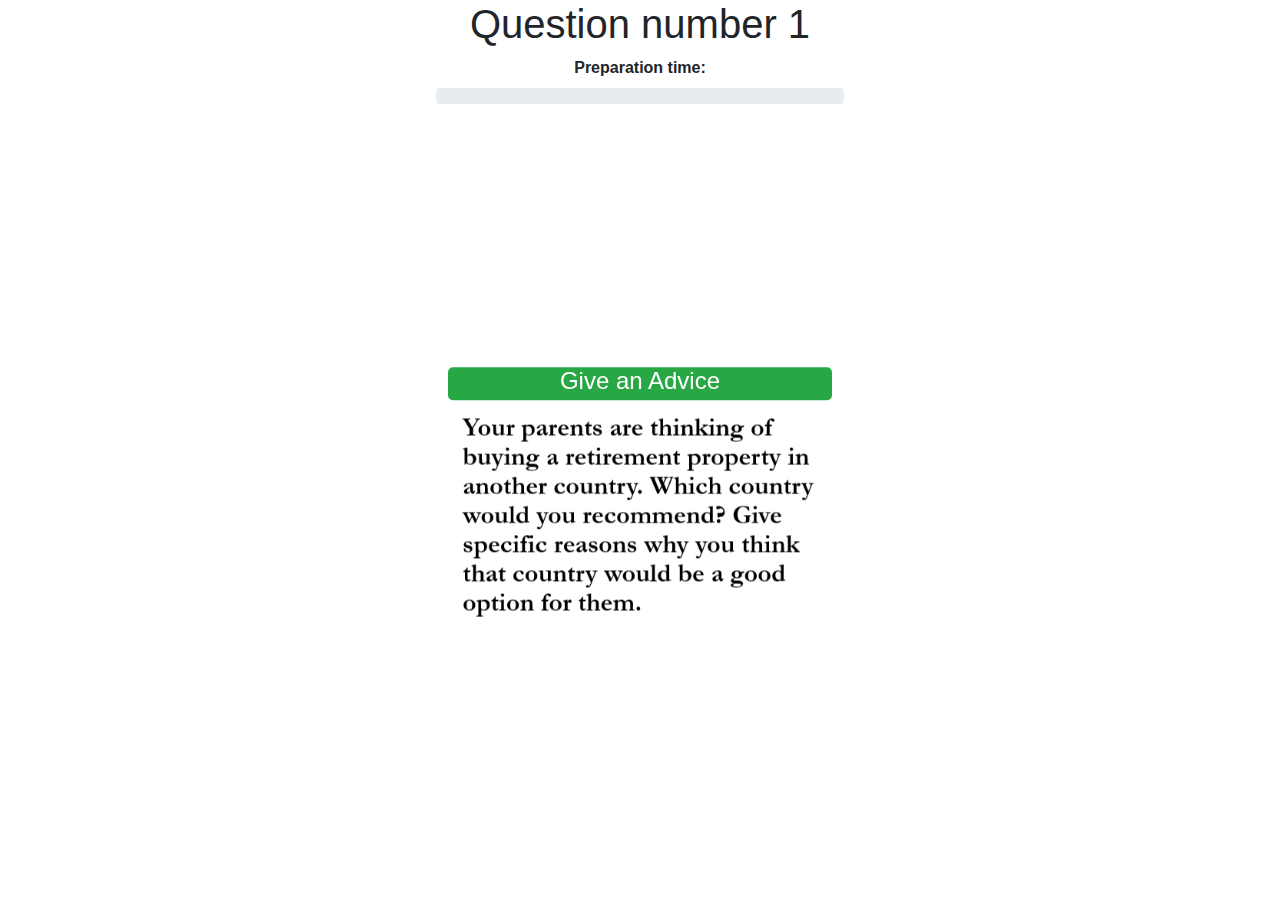
==== speaking-test.html @ 3cfed219 "Images size adjusted and speaking-test.html page added." ====
<!DOCTYPE html>
<html lang="en">
<head>
  <meta charset="utf-8">
  <meta name="viewport" content="width=device-width, initial-scale=1">
  <meta http-equiv="X-UA-Compatible" content="ie=edge">
  <title>CELPIP Speaking test</title>

  <link rel="stylesheet" href="https://maxcdn.bootstrapcdn.com/bootstrap/4.3.1/css/bootstrap.min.css">
  <script src="https://ajax.googleapis.com/ajax/libs/jquery/3.4.1/jquery.min.js"></script>
  <script src="https://cdnjs.cloudflare.com/ajax/libs/popper.js/1.14.7/umd/popper.min.js"></script>
  <script src="https://maxcdn.bootstrapcdn.com/bootstrap/4.3.1/js/bootstrap.min.js"></script>
  <link rel="stylesheet" type="text/css" href="./assets/css/customizing.css">


<style>

  body {
    position: relative; 
  }

  .progress-bar {
    width:0%;
    animation-direction: normal;
    animation-fill-mode: forwards;
    animation-timing-function: linear;
  }

  @-webkit-keyframes barr {
    0%{width:  0%};
    5%{width:  5%};
    10%{width:  10%};
    15%{width:  15%};
    20%{width:  20%};
    25%{width:  25%};
    30%{width:  30%};
    35%{width:  35%};
    40%{width:  40%};
    45%{width:  45%};
    50%{width:  50%};
    55%{width:  55%};
    60%{width:  60%};
    65%{width:  65%};
    70%{width:  70%};
    75%{width:  75%};
    80%{width:  80%};
    85%{width:  85%};
    90%{width:  90%};
    95%{width:  95%};
    100%{width:100% };
  }

  @keyframes barr {
    0%{width:  0%};
    5%{width:  5%};
    10%{width:  10%};
    15%{width:  15%};
    20%{width:  20%};
    25%{width:  25%};
    30%{width:  30%};
    35%{width:  35%};
    40%{width:  40%};
    45%{width:  45%};
    50%{width:  50%};
    55%{width:  55%};
    60%{width:  60%};
    65%{width:  65%};
    70%{width:  70%};
    75%{width:  75%};
    80%{width:  80%};
    85%{width:  85%};
    90%{width:  90%};
    95%{width:  95%};
    100%{width:100% };
  } 

</style>

</head>
<body>

  <div class="container-fluid h-100 d-flex flex-column align-items-center align-content-around">
    <h1 class="title text-center"></h1>
    <span id="timer" class="font-weight-bold">Preparation time: </span>
    <div>
      <div id="images" class="text-center">
          <h4 class="subject text-center bg-success "></h4>
        <img class="w-100" id="image" src="" alt="" >
      </div>
    </div>  
      <div class="container">
          <h3 class="msg text-center text-danger"></h3> 
          <div class="progress">
            <div class="progress-bar"></div>
          </div>
      </div>
  </div>
  <script type="text/javascript" src="./assets/js/customizing.js"></script>
</body>
</html>
---- assets/css/customizing.css ----
body {
  position: relative; 
}
/* 
.progress-bar {
  width:0%;
  animation-direction: normal;
  animation-fill-mode: forwards;
}

@-webkit-keyframes barr {
  0%{width:  0%};
  5%{width:  5%};
  10%{width:  10%};
  15%{width:  15%};
  20%{width:  20%};
  25%{width:  25%};
  30%{width:  30%};
  35%{width:  35%};
  40%{width:  40%};
  45%{width:  45%};
  50%{width:  50%};
  55%{width:  55%};
  60%{width:  60%};
  65%{width:  65%};
  70%{width:  70%};
  75%{width:  75%};
  80%{width:  80%};
  85%{width:  85%};
  90%{width:  90%};
  95%{width:  95%};
  100%{width:100% };
}

@keyframes barr {
  0%{width:  0%};
  5%{width:  5%};
  10%{width:  10%};
  15%{width:  15%};
  20%{width:  20%};
  25%{width:  25%};
  30%{width:  30%};
  35%{width:  35%};
  40%{width:  40%};
  45%{width:  45%};
  50%{width:  50%};
  55%{width:  55%};
  60%{width:  60%};
  65%{width:  65%};
  70%{width:  70%};
  75%{width:  75%};
  80%{width:  80%};
  85%{width:  85%};
  90%{width:  90%};
  95%{width:  95%};
  100%{width:100% };
} 
     */

  /* .fade { */
    /* width: 100%;
    height: 20vh; */
    /* opacity: 0; */
    /* animation-delay: 2s;
    animation-duration: 7s; */
    /* -webkit-animation-name: arrowInOut;
    animation-name: arrowInOut; */
    /* animation-play-state: paused; */
    /* animation-direction: normal;
    animation-fill-mode: forwards; */


    /* -webkit-animation: arrowInOut 2s linear forwards;
    animation: arrowInOut 2s linear forwards; */
  /* } */

  /* @-webkit-keyframes arrowInOut {
    0%,100% {opacity: 0;}
    30%, 80% {opacity: 1;}
  }
  @keyframes arrowInOut {
    0%,100% {opacity: 0;}
    30%, 80% {opacity: 1;}
 } */

.container {
  width: 35%;
}

h4 {
  color: white;
  padding-bottom: 1%; 
  border-radius: 2%;
  border-radius: 5px;
}


#images {
  margin: 0;
  position: fixed;
  width: 30%;
  top: 55%;
  left: 50%;
  margin-right: -50%;
  transform: translate(-50%, -50%);
}

@media screen and (max-width: 800px) {
  #images {
    width: 50%;
  }
}
 
@media screen and (max-width: 500px) {

  #images {
    width: 80%;
  }

  .container {
    width: 90%;
  }

  h1 {
    font-size: 1.8rem;
    margin-top: 10px;
  }

  h4,h3 {
    font-size: 1.2rem;
  }


}
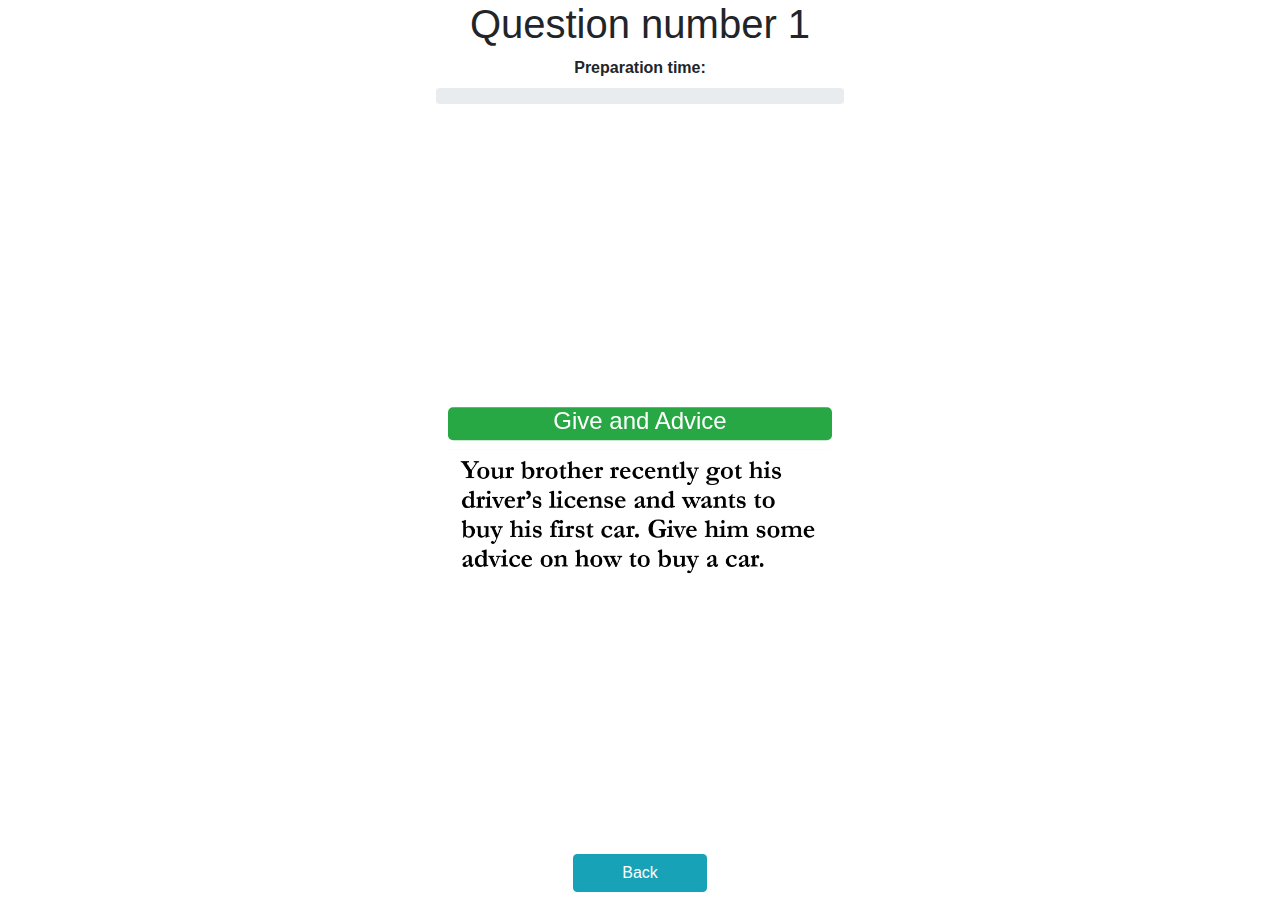
==== commit e9056fa9: "First version finished." ====
--- a/speaking-test.html
+++ b/speaking-test.html
@@ -79,7 +79,7 @@
 </head>
 <body>
 
-  <div class="container-fluid h-100 d-flex flex-column align-items-center align-content-around">
+  <div class="container-fluid h-100 d-flex flex-column align-items-center align-content-between">
     <h1 class="title text-center"></h1>
     <span id="timer" class="font-weight-bold">Preparation time: </span>
     <div>
@@ -94,7 +94,10 @@
             <div class="progress-bar"></div>
           </div>
       </div>
-  </div>
+      <div class="fixed-bottom mb-2 d-flex flex-column align-items-center">
+        <a href="index.html" class="btn btn-info px-5 " role="button">Back</a>
+      </div>
+    </div>
   <script type="text/javascript" src="./assets/js/customizing.js"></script>
 </body>
 </html>
--- a/assets/css/customizing.css
+++ b/assets/css/customizing.css
@@ -1,3 +1,9 @@
+html, body {
+  height: 100%;
+  margin: 0%;
+  padding: 0%;
+}
+
 body {
   position: relative; 
 }
@@ -105,6 +111,25 @@
   transform: translate(-50%, -50%);
 }
 
+#btn {
+	height: 35px;
+	color: #3c3760;
+	border-radius: 25px;
+	background-color: #e5ccff;
+	border: 2px solid  #e5ccff;
+	/* margin-top: 20px; */
+	outline: 0;
+}
+
+#btn:hover {
+	background-color: #3c3760; 
+	color: white;
+	cursor: pointer;
+	transition-duration: 0.5s;
+	/* font-weight: unset; */
+}
+
+
 @media screen and (max-width: 800px) {
   #images {
     width: 50%;
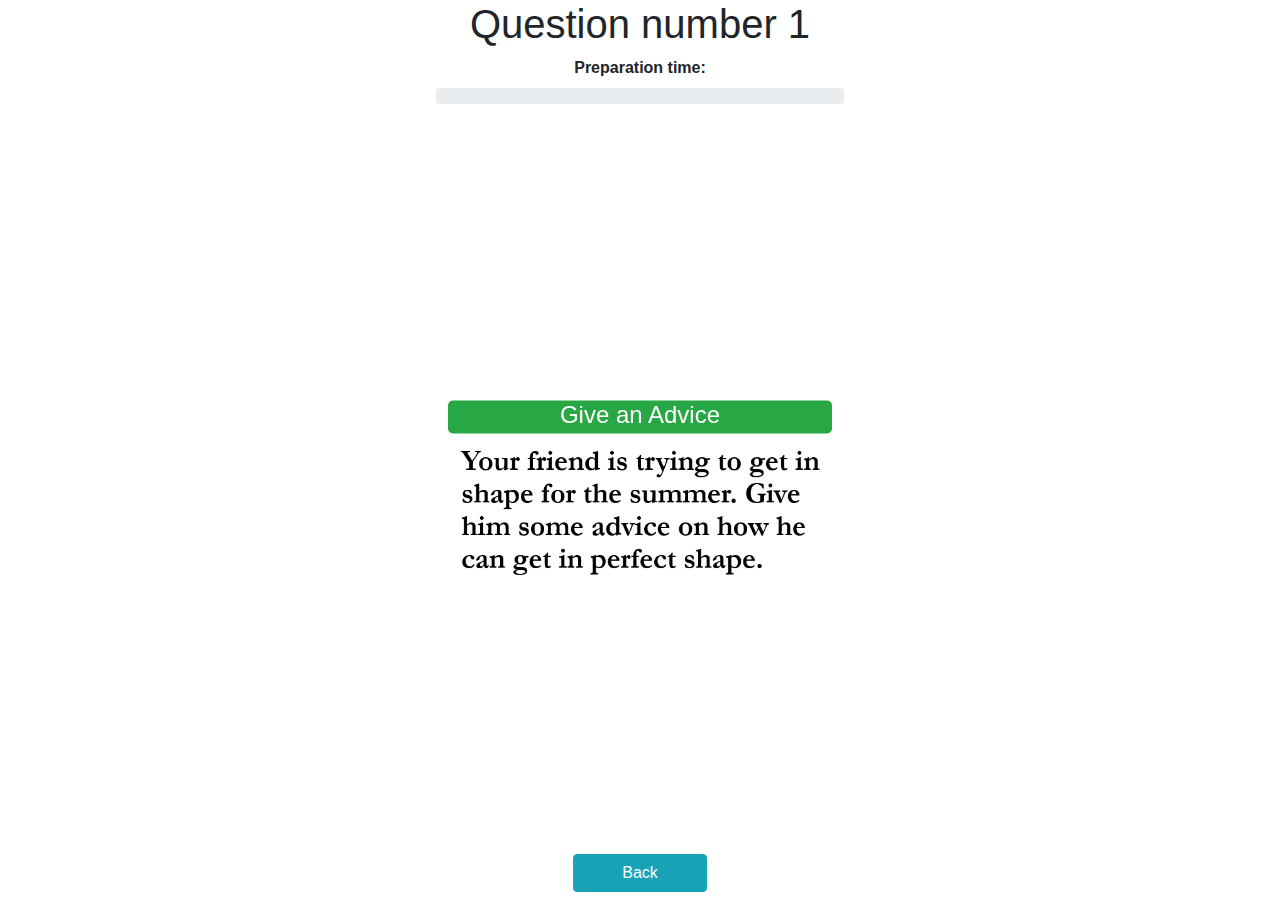
==== commit ec2de345: "Size images adjusted." ====
--- a/speaking-test.html
+++ b/speaking-test.html
@@ -82,21 +82,19 @@
   <div class="container-fluid h-100 d-flex flex-column align-items-center align-content-between">
     <h1 class="title text-center"></h1>
     <span id="timer" class="font-weight-bold">Preparation time: </span>
-    <div>
-      <div id="images" class="text-center">
-          <h4 class="subject text-center bg-success "></h4>
+    <div id="images" class="text-center">
+        <h4 class="subject text-center bg-success "></h4>
         <img class="w-100" id="image" src="" alt="" >
-      </div>
-    </div>  
-      <div class="container">
-          <h3 class="msg text-center text-danger"></h3> 
-          <div class="progress">
-            <div class="progress-bar"></div>
-          </div>
-      </div>
-      <div class="fixed-bottom mb-2 d-flex flex-column align-items-center">
-        <a href="index.html" class="btn btn-info px-5 " role="button">Back</a>
-      </div>
+    </div>
+    <div class="container">
+        <h3 class="msg text-center text-danger"></h3> 
+        <div class="progress">
+        <div class="progress-bar"></div>
+        </div>
+    </div>
+    <div class="fixed-bottom mb-2 d-flex flex-column align-items-center">
+    <a href="index.html" class="btn btn-info px-5 " role="button">Back</a>
+    </div>
     </div>
   <script type="text/javascript" src="./assets/js/customizing.js"></script>
 </body>
--- a/assets/css/customizing.css
+++ b/assets/css/customizing.css
@@ -117,7 +117,6 @@
 	border-radius: 25px;
 	background-color: #e5ccff;
 	border: 2px solid  #e5ccff;
-	/* margin-top: 20px; */
 	outline: 0;
 }
 
@@ -130,20 +129,33 @@
 }
 
 
+@media screen and (max-width: 1000px) {
+  #images {
+    width: 40%;
+  }
+  .container {
+    width: 60%;
+  }
+}
+
 @media screen and (max-width: 800px) {
   #images {
     width: 50%;
   }
+  .container {
+    width: 65%;
+  }
+
 }
  
 @media screen and (max-width: 500px) {
 
   #images {
-    width: 80%;
+    width: 95%;
   }
 
   .container {
-    width: 90%;
+    width: 100%;
   }
 
   h1 {
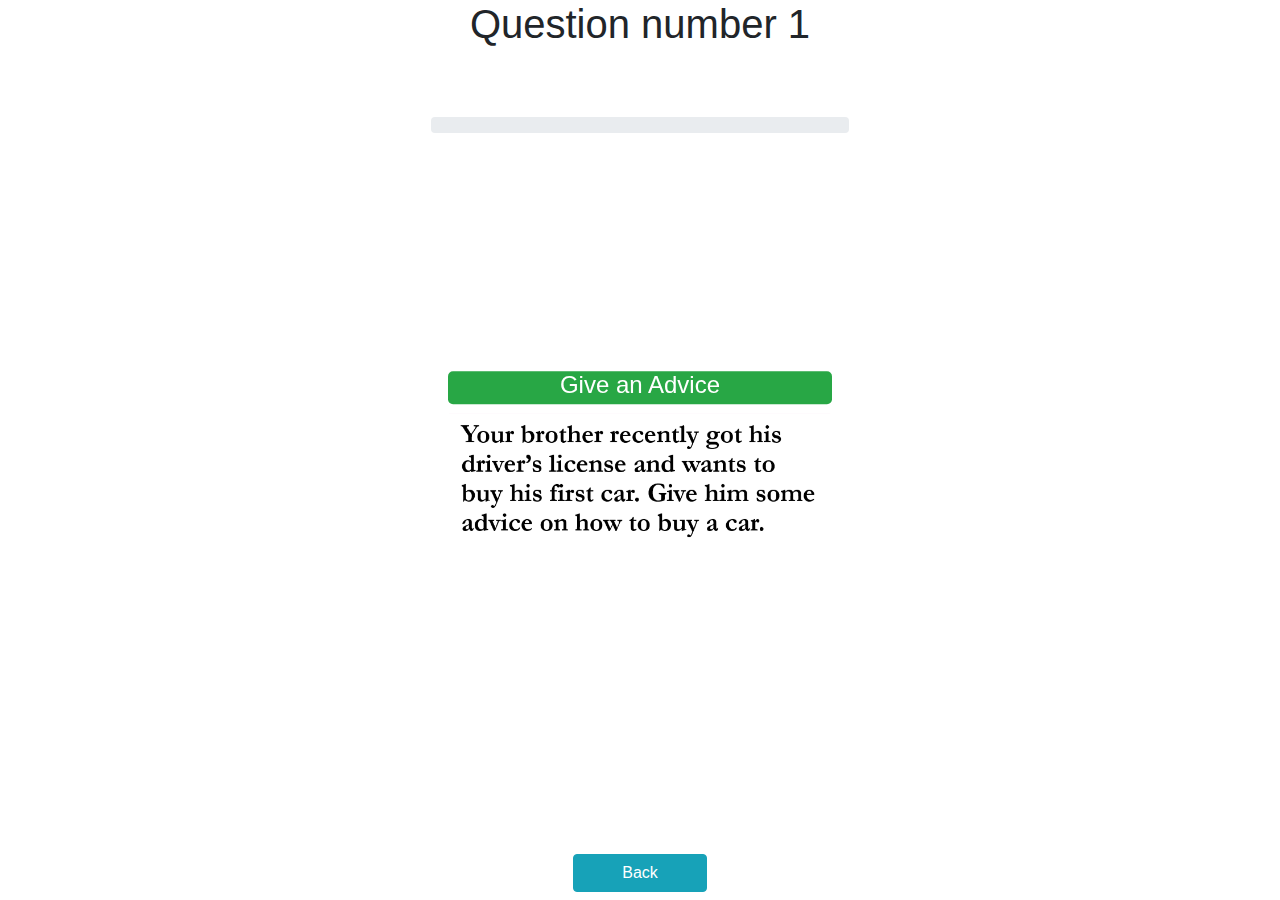
==== commit bc4df670: "Test Finished message added." ====
--- a/speaking-test.html
+++ b/speaking-test.html
@@ -25,7 +25,7 @@
     animation-fill-mode: forwards;
     animation-timing-function: linear;
   }
-
+  
   @-webkit-keyframes barr {
     0%{width:  0%};
     5%{width:  5%};
@@ -79,23 +79,28 @@
 </head>
 <body>
 
-  <div class="container-fluid h-100 d-flex flex-column align-items-center align-content-between">
-    <h1 class="title text-center"></h1>
-    <span id="timer" class="font-weight-bold">Preparation time: </span>
-    <div id="images" class="text-center">
-        <h4 class="subject text-center bg-success "></h4>
-        <img class="w-100" id="image" src="" alt="" >
-    </div>
-    <div class="container">
+    <div class="container-fluid h-100 d-flex flex-column align-items-center align-content-between">
+
+        <h1 class="title text-center"></h1>
+        <span id="timer" class="font-weight-bold"></span>
         <h3 class="msg text-center text-danger"></h3> 
-        <div class="progress">
-        <div class="progress-bar"></div>
+
+        <!-- Progress Bar -->
+        <div id="p-bar" class="container">
+                <div class="progress">
+                    <div class="progress-bar"></div>
+                </div>
+        </div>        
+        <!-- Subject and Iamge -->
+        <div id="images" class="text-center">
+            <h4 class="subject text-center bg-success "></h4>
+            <img class="w-100" id="image" src="" alt="" >
         </div>
+
     </div>
     <div class="fixed-bottom mb-2 d-flex flex-column align-items-center">
-    <a href="index.html" class="btn btn-info px-5 " role="button">Back</a>
+        <a href="index.html" class="btn btn-info px-5 " role="button">Back</a>
     </div>
-    </div>
-  <script type="text/javascript" src="./assets/js/customizing.js"></script>
+    <script type="text/javascript" src="./assets/js/customizing.js"></script>
 </body>
 </html>
--- a/assets/css/customizing.css
+++ b/assets/css/customizing.css
@@ -7,87 +7,6 @@
 body {
   position: relative; 
 }
-/* 
-.progress-bar {
-  width:0%;
-  animation-direction: normal;
-  animation-fill-mode: forwards;
-}
-
-@-webkit-keyframes barr {
-  0%{width:  0%};
-  5%{width:  5%};
-  10%{width:  10%};
-  15%{width:  15%};
-  20%{width:  20%};
-  25%{width:  25%};
-  30%{width:  30%};
-  35%{width:  35%};
-  40%{width:  40%};
-  45%{width:  45%};
-  50%{width:  50%};
-  55%{width:  55%};
-  60%{width:  60%};
-  65%{width:  65%};
-  70%{width:  70%};
-  75%{width:  75%};
-  80%{width:  80%};
-  85%{width:  85%};
-  90%{width:  90%};
-  95%{width:  95%};
-  100%{width:100% };
-}
-
-@keyframes barr {
-  0%{width:  0%};
-  5%{width:  5%};
-  10%{width:  10%};
-  15%{width:  15%};
-  20%{width:  20%};
-  25%{width:  25%};
-  30%{width:  30%};
-  35%{width:  35%};
-  40%{width:  40%};
-  45%{width:  45%};
-  50%{width:  50%};
-  55%{width:  55%};
-  60%{width:  60%};
-  65%{width:  65%};
-  70%{width:  70%};
-  75%{width:  75%};
-  80%{width:  80%};
-  85%{width:  85%};
-  90%{width:  90%};
-  95%{width:  95%};
-  100%{width:100% };
-} 
-     */
-
-  /* .fade { */
-    /* width: 100%;
-    height: 20vh; */
-    /* opacity: 0; */
-    /* animation-delay: 2s;
-    animation-duration: 7s; */
-    /* -webkit-animation-name: arrowInOut;
-    animation-name: arrowInOut; */
-    /* animation-play-state: paused; */
-    /* animation-direction: normal;
-    animation-fill-mode: forwards; */
-
-
-    /* -webkit-animation: arrowInOut 2s linear forwards;
-    animation: arrowInOut 2s linear forwards; */
-  /* } */
-
-  /* @-webkit-keyframes arrowInOut {
-    0%,100% {opacity: 0;}
-    30%, 80% {opacity: 1;}
-  }
-  @keyframes arrowInOut {
-    0%,100% {opacity: 0;}
-    30%, 80% {opacity: 1;}
- } */
 
 .container {
   width: 35%;
@@ -100,12 +19,11 @@
   border-radius: 5px;
 }
 
-
 #images {
   margin: 0;
   position: fixed;
   width: 30%;
-  top: 55%;
+  top: 51%;
   left: 50%;
   margin-right: -50%;
   transform: translate(-50%, -50%);
@@ -116,7 +34,7 @@
 	color: #3c3760;
 	border-radius: 25px;
 	background-color: #e5ccff;
-	border: 2px solid  #e5ccff;
+  border: 2px solid  #e5ccff;
 	outline: 0;
 }
 
@@ -125,9 +43,17 @@
 	color: white;
 	cursor: pointer;
 	transition-duration: 0.5s;
-	/* font-weight: unset; */
 }
 
+#p-bar {
+  position:absolute;
+  top: 13%;
+}
+
+.msg {
+  position:absolute;
+  top: 7%;
+}
 
 @media screen and (max-width: 1000px) {
   #images {
@@ -145,27 +71,23 @@
   .container {
     width: 65%;
   }
-
 }
  
 @media screen and (max-width: 500px) {
-
   #images {
     width: 95%;
   }
-
   .container {
     width: 100%;
   }
-
   h1 {
     font-size: 1.8rem;
     margin-top: 10px;
   }
-
   h4,h3 {
     font-size: 1.2rem;
   }
-
-
+  .msg {
+    top: 8%;
+  }
 }
